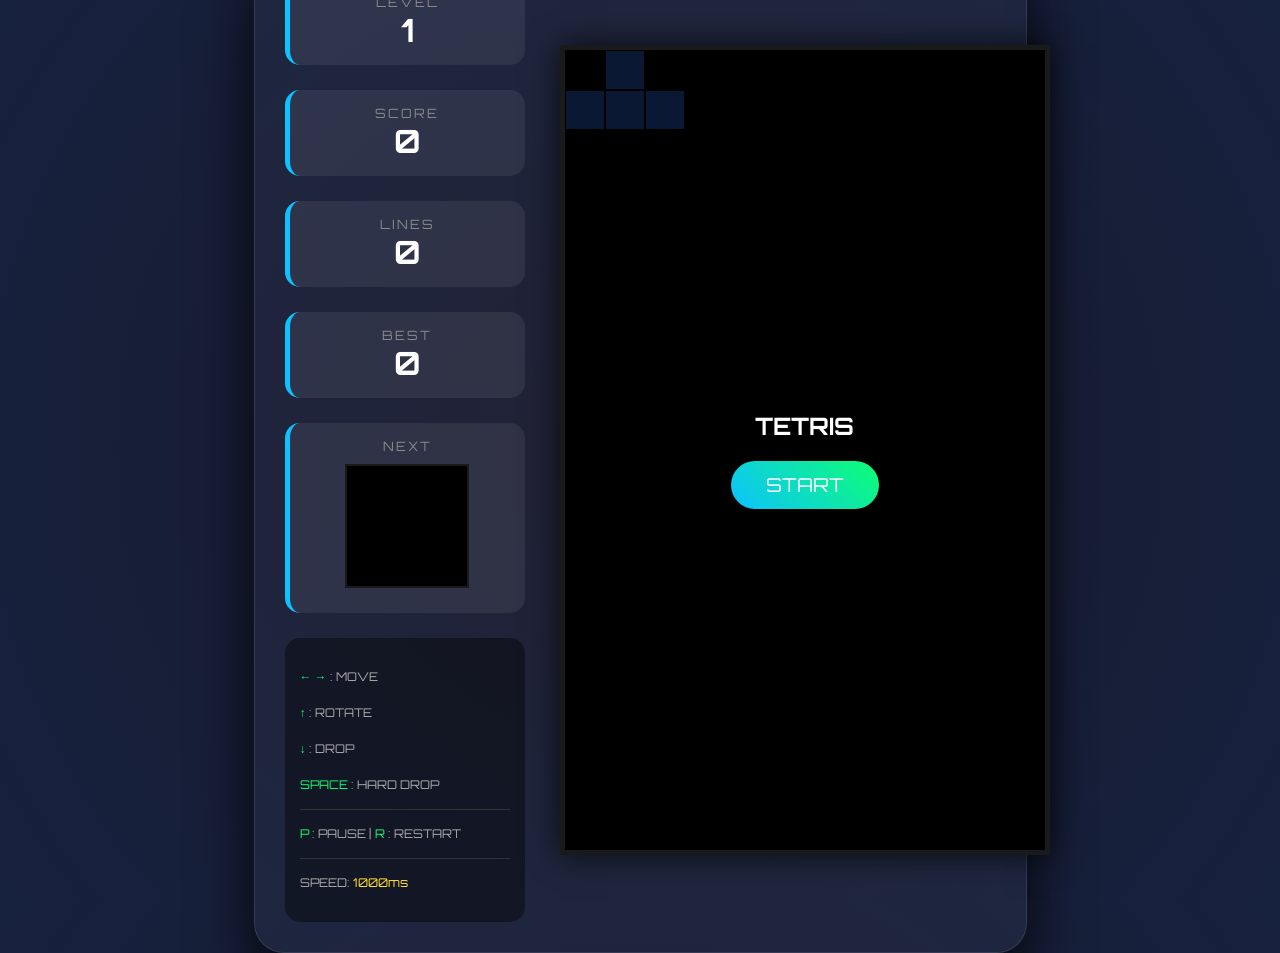
==== index.html @ 2e982960 "feat: Tetris game with 999-level progression, line-clear flash, score popup, dynamic background, spe" ====
<!DOCTYPE html>
<html lang="zh-TW">
<head>
    <meta charset="UTF-8">
    <title>俄羅斯方塊 - Tetris Pro</title>
    <style>
        @import url('https://fonts.googleapis.com/css2?family=Orbitron:wght@400;700&display=swap');

        body {
            background: radial-gradient(circle, #1a1a2e 0%, #16213e 100%);
            color: white;
            margin: 0; padding: 0;
            display: flex; justify-content: center; align-items: center;
            height: 100vh; overflow: hidden; font-family: 'Orbitron', sans-serif;
        }

        #game-wrapper {
            display: flex; flex-direction: row; align-items: center; gap: 40px;
            padding: 30px; background: rgba(255, 255, 255, 0.03);
            border-radius: 30px; box-shadow: 0 30px 60px rgba(0, 0, 0, 0.8);
            border: 1px solid rgba(255, 255, 255, 0.1);
        }

        .sidebar { flex: 0 0 240px; display: flex; flex-direction: column; gap: 25px; }

        #game-container {
            position: relative; width: 480px; height: 800px;
            display: flex; justify-content: center; align-items: center;
        }

        canvas#tetris {
            border: 5px solid rgba(255, 255, 255, 0.1);
            background-color: #000; box-shadow: 0 0 30px rgba(0, 0, 0, 0.7);
        }

        .stat-box {
            background: rgba(255, 255, 255, 0.07); padding: 15px;
            border-radius: 15px; text-align: center; border-left: 5px solid #0DC2FF;
        }

        .stat-box .label { font-size: 0.8rem; color: #888; letter-spacing: 2px; }
        .stat-box .value { font-size: 2rem; font-weight: bold; color: #fff; }
        .stat-box .sub { font-size: 0.75rem; color: #666; margin-top: 2px; }

        #next { background: #000; border: 2px solid rgba(255, 255, 255, 0.1); margin: 10px auto; display: block; width: 120px; height: 120px; }

        .controls-hint {
            margin-top: auto; padding: 15px; background: rgba(0, 0, 0, 0.4);
            border-radius: 15px; font-size: 0.75rem; color: #aaa; line-height: 2;
        }

        @keyframes scoreFloat {
            0% { opacity: 1; transform: translate(-50%, -50%); }
            100% { opacity: 0; transform: translate(-50%, -160%); }
        }
        #score-popup {
            position: absolute; top: 50%; left: 50%; z-index: 30;
            font-size: 2.5rem; font-weight: bold; color: #0DFF72;
            text-shadow: 0 0 20px rgba(13, 255, 114, 0.6);
            pointer-events: none; opacity: 0;
            transform: translate(-50%, -50%);
        }
        #score-popup.active {
            animation: scoreFloat 0.8s ease-out forwards;
        }

        #overlay {
            position: absolute; top: 0; left: 0; width: 100%; height: 100%;
            background: rgba(0, 0, 0, 0.8); display: flex; flex-direction: column;
            align-items: center; justify-content: center; z-index: 20; border-radius: 5px;
        }

        button {
            padding: 12px 35px; font-size: 1.2rem; background: linear-gradient(45deg, #0DC2FF, #0DFF72);
            border: none; color: white; cursor: pointer; border-radius: 30px; font-family: 'Orbitron';
        }

        #game-over { position: absolute; top:0; left:0; width:100%; height:100%; background:rgba(255,0,0,0.4); display:none; flex-direction:column; align-items:center; justify-content:center; z-index:5; }
    </style>
</head>
<body>

    <div id="game-wrapper">
        <div class="sidebar">
            <div class="stat-box level-box"><div class="label">LEVEL</div><div id="level" class="value">1</div></div>
            <div class="stat-box"><div class="label">SCORE</div><div id="score" class="value">0</div></div>
            <div class="stat-box"><div class="label">LINES</div><div id="lines" class="value">0</div></div>
            <div class="stat-box"><div class="label">BEST</div><div id="best" class="value">0</div></div>
            <div class="stat-box"><div class="label">NEXT</div><canvas id="next" width="120" height="120"></canvas></div>
            <div class="controls-hint">
                <p><span style="color:#0DFF72">← →</span> : MOVE</p>
                <p><span style="color:#0DFF72">↑</span> : ROTATE</p>
                <p><span style="color:#0DFF72">↓</span> : DROP</p>
                <p><span style="color:#0DFF72">SPACE</span> : HARD DROP</p>
                <hr style="border: 0; border-top: 1px solid #333;">
                <p><span style="color:#0DFF72">P</span> : PAUSE | <span style="color:#0DFF72">R</span> : RESTART</p>
                <hr style="border: 0; border-top: 1px solid #333;">
                <p>SPEED: <span id="speed-display" style="color:#FFE135">1000ms</span></p>
            </div>
        </div>

        <div id="game-container">
            <canvas id="tetris" width="480" height="800"></canvas>
            <div id="overlay"><h2 id="overlay-title">TETRIS</h2><button onclick="startGame()">START</button></div>
            <div id="game-over"><h2 style="color:#ff4d4d">GAME OVER</h2><p>Score: <span id="final-score">0</span></p><button onclick="resetGame()">RETRY</button></div>
            <div id="score-popup"></div>
        </div>
    </div>

    <script src="game.js"></script>
</body>
</html>
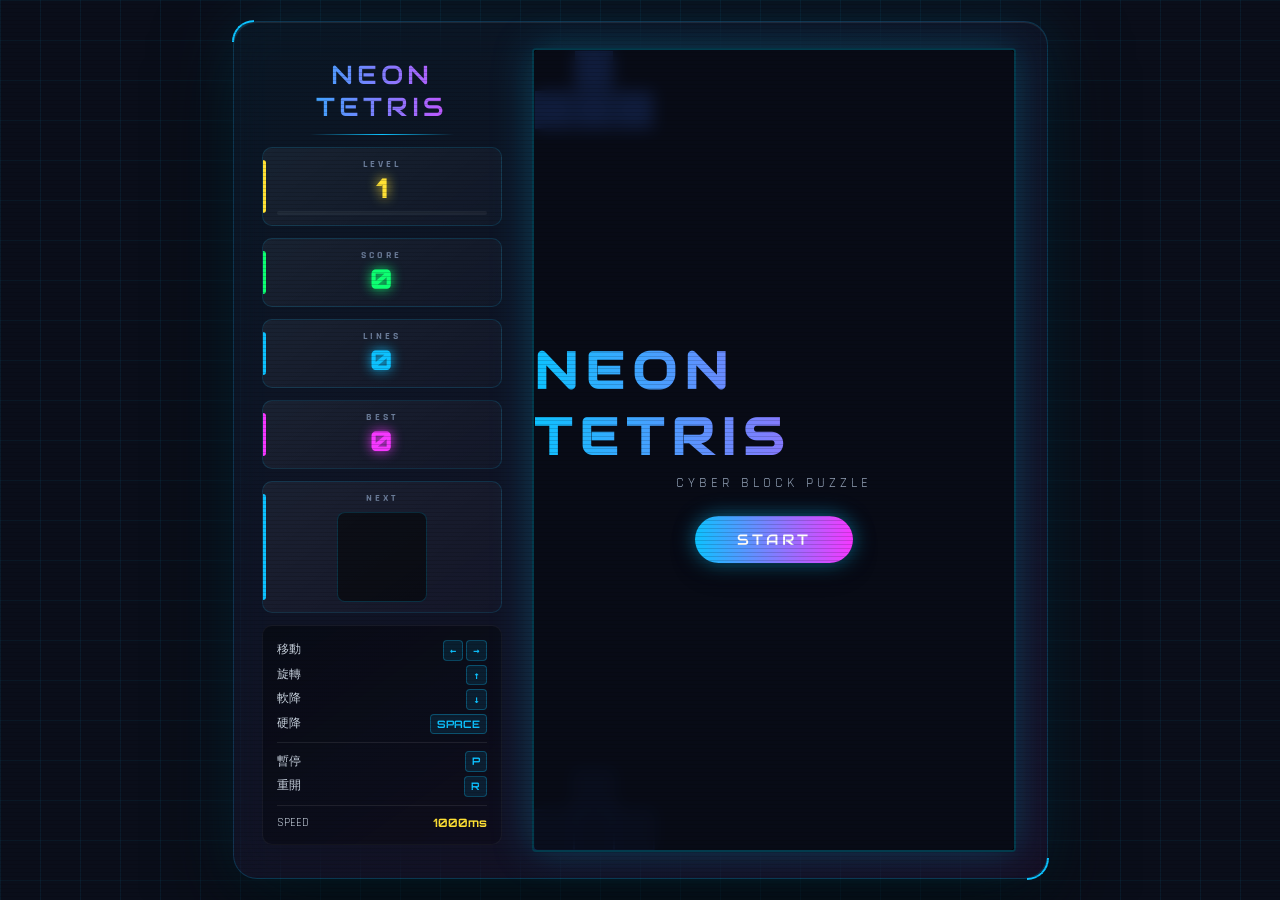
==== commit 46ea8200: "design: full neon arcade overhaul — Audiowide title, grid backdrop, scanlines, ghost piece, level pr" ====
--- a/index.html
+++ b/index.html
@@ -2,111 +2,429 @@
 <html lang="zh-TW">
 <head>
     <meta charset="UTF-8">
-    <title>俄羅斯方塊 - Tetris Pro</title>
+    <meta name="viewport" content="width=device-width, initial-scale=1.0">
+    <title>NEON TETRIS · 賽博方塊</title>
     <style>
-        @import url('https://fonts.googleapis.com/css2?family=Orbitron:wght@400;700&display=swap');
+        @import url('https://fonts.googleapis.com/css2?family=Audiowide&family=Orbitron:wght@400;500;700;900&family=Rajdhani:wght@500;600;700&display=swap');
+
+        :root {
+            --neon-cyan: #0DC2FF;
+            --neon-green: #0DFF72;
+            --neon-magenta: #F538FF;
+            --neon-yellow: #FFE135;
+            --neon-pink: #FF0D72;
+            --neon-orange: #FF8E0D;
+            --bg-deep: #0A0E1A;
+            --grid-line: rgba(13, 194, 255, 0.08);
+        }
+
+        * { box-sizing: border-box; margin: 0; padding: 0; }
 
         body {
-            background: radial-gradient(circle, #1a1a2e 0%, #16213e 100%);
+            background: var(--bg-deep);
             color: white;
-            margin: 0; padding: 0;
+            min-height: 100vh;
             display: flex; justify-content: center; align-items: center;
-            height: 100vh; overflow: hidden; font-family: 'Orbitron', sans-serif;
+            font-family: 'Orbitron', sans-serif;
+            overflow: hidden;
+            position: relative;
+        }
+
+        /* Animated grid backdrop */
+        body::before {
+            content: ''; position: fixed; inset: 0;
+            background-image:
+                linear-gradient(var(--grid-line) 1px, transparent 1px),
+                linear-gradient(90deg, var(--grid-line) 1px, transparent 1px);
+            background-size: 40px 40px;
+            pointer-events: none; z-index: 0;
+            animation: gridPulse 8s ease-in-out infinite;
+        }
+        @keyframes gridPulse {
+            0%, 100% { opacity: 0.4; }
+            50% { opacity: 0.7; }
+        }
+
+        /* Scanline overlay */
+        body::after {
+            content: ''; position: fixed; inset: 0;
+            background: repeating-linear-gradient(
+                0deg, transparent 0px, transparent 3px,
+                rgba(0, 0, 0, 0.15) 3px, rgba(0, 0, 0, 0.15) 4px);
+            pointer-events: none; z-index: 1000;
+            mix-blend-mode: multiply;
         }
 
         #game-wrapper {
-            display: flex; flex-direction: row; align-items: center; gap: 40px;
-            padding: 30px; background: rgba(255, 255, 255, 0.03);
-            border-radius: 30px; box-shadow: 0 30px 60px rgba(0, 0, 0, 0.8);
-            border: 1px solid rgba(255, 255, 255, 0.1);
-        }
-
-        .sidebar { flex: 0 0 240px; display: flex; flex-direction: column; gap: 25px; }
+            position: relative; z-index: 1;
+            display: flex; flex-direction: row; align-items: center; gap: 32px;
+            padding: 28px;
+            background: linear-gradient(145deg, rgba(13, 194, 255, 0.05), rgba(245, 56, 255, 0.05));
+            border-radius: 24px;
+            box-shadow:
+                0 0 60px rgba(13, 194, 255, 0.15),
+                0 30px 80px rgba(0, 0, 0, 0.8),
+                inset 0 1px 0 rgba(255, 255, 255, 0.08);
+            border: 1px solid rgba(13, 194, 255, 0.2);
+            backdrop-filter: blur(20px);
+        }
+
+        #game-wrapper::before, #game-wrapper::after {
+            content: ''; position: absolute; width: 20px; height: 20px;
+            border: 2px solid var(--neon-cyan);
+        }
+        #game-wrapper::before {
+            top: -2px; left: -2px;
+            border-right: none; border-bottom: none;
+            border-top-left-radius: 24px;
+        }
+        #game-wrapper::after {
+            bottom: -2px; right: -2px;
+            border-left: none; border-top: none;
+            border-bottom-right-radius: 24px;
+        }
+
+        .sidebar {
+            flex: 0 0 240px;
+            display: flex; flex-direction: column; gap: 12px;
+        }
+
+        .game-title {
+            font-family: 'Audiowide', cursive;
+            font-size: 1.6rem;
+            background: linear-gradient(90deg, var(--neon-cyan), var(--neon-magenta));
+            -webkit-background-clip: text; background-clip: text;
+            -webkit-text-fill-color: transparent;
+            letter-spacing: 4px;
+            text-align: center;
+            padding: 4px 0 12px 0;
+            position: relative;
+        }
+        .game-title::after {
+            content: ''; position: absolute;
+            bottom: 0; left: 50%; transform: translateX(-50%);
+            width: 60%; height: 1px;
+            background: linear-gradient(90deg, transparent, var(--neon-cyan), transparent);
+        }
+
+        .stat-box {
+            position: relative;
+            background: linear-gradient(145deg, rgba(255, 255, 255, 0.06), rgba(255, 255, 255, 0.02));
+            padding: 10px 14px;
+            border-radius: 10px;
+            text-align: center;
+            border: 1px solid rgba(13, 194, 255, 0.15);
+            overflow: hidden;
+            transition: all 0.2s ease;
+        }
+        .stat-box:hover {
+            border-color: rgba(13, 194, 255, 0.4);
+            box-shadow: 0 0 20px rgba(13, 194, 255, 0.2);
+        }
+        .stat-box::before {
+            content: ''; position: absolute;
+            top: 12px; bottom: 12px; left: 0;
+            width: 3px; border-radius: 0 3px 3px 0;
+            background: var(--neon-cyan);
+        }
+        .stat-box.level-box::before { background: var(--neon-yellow); }
+        .stat-box.score-box::before { background: var(--neon-green); }
+        .stat-box.lines-box::before { background: var(--neon-cyan); }
+        .stat-box.best-box::before { background: var(--neon-magenta); }
+
+        .stat-box .label {
+            font-size: 0.62rem; color: #6B7C99;
+            letter-spacing: 3px; font-weight: 700;
+            font-family: 'Rajdhani', sans-serif;
+        }
+        .stat-box .value {
+            font-size: 1.7rem; font-weight: 900;
+            color: #fff;
+            font-variant-numeric: tabular-nums;
+            text-shadow: 0 0 12px currentColor;
+            margin-top: 1px;
+        }
+        .stat-box.score-box .value { color: var(--neon-green); }
+        .stat-box.level-box .value { color: var(--neon-yellow); }
+        .stat-box.lines-box .value { color: var(--neon-cyan); }
+        .stat-box.best-box .value { color: var(--neon-magenta); }
+
+        .level-progress {
+            margin-top: 6px;
+            height: 4px; background: rgba(255, 255, 255, 0.05);
+            border-radius: 2px; overflow: hidden;
+        }
+        .level-progress-fill {
+            height: 100%; width: 0%;
+            background: linear-gradient(90deg, var(--neon-yellow), var(--neon-orange));
+            box-shadow: 0 0 8px var(--neon-yellow);
+            transition: width 0.3s ease;
+        }
+
+        .next-canvas-wrap {
+            margin: 8px auto 0; width: 90px; height: 90px;
+            background: rgba(0, 0, 0, 0.5);
+            border: 1px solid rgba(13, 194, 255, 0.2);
+            border-radius: 8px;
+            display: flex; align-items: center; justify-content: center;
+        }
+        #next { display: block; }
+
+        .controls-hint {
+            padding: 12px 14px;
+            background: linear-gradient(145deg, rgba(0, 0, 0, 0.4), rgba(0, 0, 0, 0.2));
+            border-radius: 10px;
+            font-size: 0.72rem; color: #94A3B8;
+            font-family: 'Rajdhani', sans-serif;
+            line-height: 1.6;
+            border: 1px solid rgba(255, 255, 255, 0.05);
+        }
+        .ctrl-row {
+            display: flex; justify-content: space-between; align-items: center;
+            padding: 2px 0;
+        }
+        .key {
+            display: inline-block;
+            background: rgba(13, 194, 255, 0.1);
+            border: 1px solid rgba(13, 194, 255, 0.3);
+            border-radius: 4px;
+            padding: 1px 6px;
+            font-family: 'Orbitron', monospace;
+            font-size: 0.65rem;
+            color: var(--neon-cyan);
+            font-weight: 700;
+        }
+        .action { color: #CBD5E1; }
+        .controls-hint hr {
+            border: 0; border-top: 1px solid rgba(255, 255, 255, 0.08);
+            margin: 6px 0;
+        }
+        .speed-readout {
+            display: flex; justify-content: space-between; align-items: center;
+            padding-top: 2px;
+        }
+        .speed-val {
+            color: var(--neon-yellow);
+            font-family: 'Orbitron', monospace;
+            font-weight: 700;
+        }
 
         #game-container {
-            position: relative; width: 480px; height: 800px;
+            position: relative;
+            width: 480px; height: 800px;
             display: flex; justify-content: center; align-items: center;
         }
 
         canvas#tetris {
-            border: 5px solid rgba(255, 255, 255, 0.1);
-            background-color: #000; box-shadow: 0 0 30px rgba(0, 0, 0, 0.7);
-        }
-
-        .stat-box {
-            background: rgba(255, 255, 255, 0.07); padding: 15px;
-            border-radius: 15px; text-align: center; border-left: 5px solid #0DC2FF;
-        }
-
-        .stat-box .label { font-size: 0.8rem; color: #888; letter-spacing: 2px; }
-        .stat-box .value { font-size: 2rem; font-weight: bold; color: #fff; }
-        .stat-box .sub { font-size: 0.75rem; color: #666; margin-top: 2px; }
-
-        #next { background: #000; border: 2px solid rgba(255, 255, 255, 0.1); margin: 10px auto; display: block; width: 120px; height: 120px; }
-
-        .controls-hint {
-            margin-top: auto; padding: 15px; background: rgba(0, 0, 0, 0.4);
-            border-radius: 15px; font-size: 0.75rem; color: #aaa; line-height: 2;
+            border: 2px solid rgba(13, 194, 255, 0.3);
+            background-color: #000;
+            box-shadow:
+                0 0 40px rgba(13, 194, 255, 0.25),
+                inset 0 0 20px rgba(0, 0, 0, 0.5);
+            border-radius: 4px;
         }
 
         @keyframes scoreFloat {
-            0% { opacity: 1; transform: translate(-50%, -50%); }
-            100% { opacity: 0; transform: translate(-50%, -160%); }
+            0%   { opacity: 0; transform: translate(-50%, -30%) scale(0.6); }
+            20%  { opacity: 1; transform: translate(-50%, -50%) scale(1.15); }
+            100% { opacity: 0; transform: translate(-50%, -180%) scale(1); }
         }
         #score-popup {
             position: absolute; top: 50%; left: 50%; z-index: 30;
-            font-size: 2.5rem; font-weight: bold; color: #0DFF72;
-            text-shadow: 0 0 20px rgba(13, 255, 114, 0.6);
+            font-size: 2.8rem; font-weight: 900;
+            color: var(--neon-green);
+            font-family: 'Audiowide', cursive;
+            text-shadow:
+                0 0 10px var(--neon-green),
+                0 0 20px var(--neon-green),
+                0 0 40px var(--neon-green);
             pointer-events: none; opacity: 0;
             transform: translate(-50%, -50%);
         }
-        #score-popup.active {
-            animation: scoreFloat 0.8s ease-out forwards;
-        }
-
-        #overlay {
-            position: absolute; top: 0; left: 0; width: 100%; height: 100%;
-            background: rgba(0, 0, 0, 0.8); display: flex; flex-direction: column;
-            align-items: center; justify-content: center; z-index: 20; border-radius: 5px;
-        }
+        #score-popup.active { animation: scoreFloat 1s ease-out forwards; }
+
+        .overlay-panel {
+            position: absolute; inset: 0;
+            display: flex; flex-direction: column;
+            align-items: center; justify-content: center;
+            z-index: 20; border-radius: 4px;
+            backdrop-filter: blur(8px);
+        }
+        #overlay { background: rgba(10, 14, 26, 0.85); }
+        #overlay h2, #game-over h2 {
+            font-family: 'Audiowide', cursive;
+            font-size: 3.2rem;
+            letter-spacing: 8px;
+            margin-bottom: 4px;
+            background: linear-gradient(90deg, var(--neon-cyan), var(--neon-magenta));
+            -webkit-background-clip: text; background-clip: text;
+            -webkit-text-fill-color: transparent;
+            animation: titleGlow 2s ease-in-out infinite;
+        }
+        @keyframes titleGlow {
+            0%, 100% { filter: brightness(1); }
+            50% { filter: brightness(1.3); }
+        }
+        #game-over h2 {
+            background: linear-gradient(90deg, var(--neon-pink), var(--neon-orange));
+            -webkit-background-clip: text; background-clip: text;
+            -webkit-text-fill-color: transparent;
+            font-size: 2.4rem;
+        }
+        .overlay-sub {
+            font-family: 'Rajdhani', sans-serif;
+            font-size: 0.85rem;
+            color: #94A3B8;
+            letter-spacing: 4px;
+            margin-bottom: 24px;
+            text-transform: uppercase;
+        }
+        .game-over-stats {
+            font-family: 'Rajdhani', sans-serif;
+            color: #CBD5E1;
+            margin: 12px 0 20px 0;
+            font-size: 1rem;
+            line-height: 1.6;
+        }
+        .stat-line {
+            display: flex; justify-content: space-between;
+            gap: 24px; min-width: 200px;
+            padding: 2px 0;
+        }
+        .stat-line .lbl { color: #6B7C99; }
+        .stat-line .val { color: var(--neon-cyan); font-weight: 700; font-family: 'Orbitron', sans-serif; }
+        .stat-line.score .val { color: var(--neon-green); }
+        .stat-line.level .val { color: var(--neon-yellow); }
+        .stat-line.lines .val { color: var(--neon-cyan); }
+
+        .rank-badge {
+            font-family: 'Audiowide', cursive;
+            font-size: 1rem;
+            letter-spacing: 3px;
+            padding: 6px 16px;
+            border-radius: 6px;
+            margin: 4px 0 8px 0;
+            border: 1px solid;
+        }
+        .rank-badge.s { color: var(--neon-cyan); border-color: var(--neon-cyan); box-shadow: 0 0 16px var(--neon-cyan); }
+        .rank-badge.a { color: var(--neon-green); border-color: var(--neon-green); box-shadow: 0 0 16px var(--neon-green); }
+        .rank-badge.b { color: var(--neon-yellow); border-color: var(--neon-yellow); box-shadow: 0 0 16px var(--neon-yellow); }
+        .rank-badge.c { color: #94A3B8; border-color: #94A3B8; }
 
         button {
-            padding: 12px 35px; font-size: 1.2rem; background: linear-gradient(45deg, #0DC2FF, #0DFF72);
-            border: none; color: white; cursor: pointer; border-radius: 30px; font-family: 'Orbitron';
-        }
-
-        #game-over { position: absolute; top:0; left:0; width:100%; height:100%; background:rgba(255,0,0,0.4); display:none; flex-direction:column; align-items:center; justify-content:center; z-index:5; }
+            position: relative;
+            padding: 14px 42px;
+            font-size: 0.95rem;
+            font-family: 'Audiowide', cursive;
+            letter-spacing: 3px;
+            color: #fff;
+            background: linear-gradient(90deg, var(--neon-cyan), var(--neon-magenta));
+            border: none;
+            border-radius: 30px;
+            cursor: pointer;
+            overflow: hidden;
+            box-shadow:
+                0 0 20px rgba(13, 194, 255, 0.5),
+                0 8px 24px rgba(0, 0, 0, 0.4);
+            transition: transform 0.15s ease, box-shadow 0.2s ease;
+            text-transform: uppercase;
+        }
+        button:hover {
+            transform: translateY(-2px);
+            box-shadow:
+                0 0 30px rgba(245, 56, 255, 0.7),
+                0 12px 32px rgba(0, 0, 0, 0.5);
+        }
+        button:active { transform: translateY(0); }
+        button::before {
+            content: ''; position: absolute; inset: 0;
+            background: linear-gradient(90deg, transparent, rgba(255, 255, 255, 0.3), transparent);
+            transform: translateX(-100%);
+            transition: transform 0.5s ease;
+        }
+        button:hover::before { transform: translateX(100%); }
+
+        #game-over { background: rgba(255, 13, 114, 0.12); }
+
+        @media (prefers-reduced-motion: reduce) {
+            *, *::before, *::after {
+                animation-duration: 0.01ms !important;
+                transition-duration: 0.01ms !important;
+            }
+        }
     </style>
 </head>
 <body>
 
     <div id="game-wrapper">
         <div class="sidebar">
-            <div class="stat-box level-box"><div class="label">LEVEL</div><div id="level" class="value">1</div></div>
-            <div class="stat-box"><div class="label">SCORE</div><div id="score" class="value">0</div></div>
-            <div class="stat-box"><div class="label">LINES</div><div id="lines" class="value">0</div></div>
-            <div class="stat-box"><div class="label">BEST</div><div id="best" class="value">0</div></div>
-            <div class="stat-box"><div class="label">NEXT</div><canvas id="next" width="120" height="120"></canvas></div>
+            <div class="game-title">NEON TETRIS</div>
+
+            <div class="stat-box level-box">
+                <div class="label">LEVEL</div>
+                <div id="level" class="value">1</div>
+                <div class="level-progress"><div id="level-progress-fill" class="level-progress-fill"></div></div>
+            </div>
+
+            <div class="stat-box score-box">
+                <div class="label">SCORE</div>
+                <div id="score" class="value">0</div>
+            </div>
+
+            <div class="stat-box lines-box">
+                <div class="label">LINES</div>
+                <div id="lines" class="value">0</div>
+            </div>
+
+            <div class="stat-box best-box">
+                <div class="label">BEST</div>
+                <div id="best" class="value">0</div>
+            </div>
+
+            <div class="stat-box">
+                <div class="label">NEXT</div>
+                <div class="next-canvas-wrap">
+                    <canvas id="next" width="120" height="120"></canvas>
+                </div>
+            </div>
+
             <div class="controls-hint">
-                <p><span style="color:#0DFF72">← →</span> : MOVE</p>
-                <p><span style="color:#0DFF72">↑</span> : ROTATE</p>
-                <p><span style="color:#0DFF72">↓</span> : DROP</p>
-                <p><span style="color:#0DFF72">SPACE</span> : HARD DROP</p>
-                <hr style="border: 0; border-top: 1px solid #333;">
-                <p><span style="color:#0DFF72">P</span> : PAUSE | <span style="color:#0DFF72">R</span> : RESTART</p>
-                <hr style="border: 0; border-top: 1px solid #333;">
-                <p>SPEED: <span id="speed-display" style="color:#FFE135">1000ms</span></p>
+                <div class="ctrl-row"><span class="action">移動</span> <span><span class="key">←</span> <span class="key">→</span></span></div>
+                <div class="ctrl-row"><span class="action">旋轉</span> <span class="key">↑</span></div>
+                <div class="ctrl-row"><span class="action">軟降</span> <span class="key">↓</span></div>
+                <div class="ctrl-row"><span class="action">硬降</span> <span class="key">SPACE</span></div>
+                <hr>
+                <div class="ctrl-row"><span class="action">暫停</span> <span class="key">P</span></div>
+                <div class="ctrl-row"><span class="action">重開</span> <span class="key">R</span></div>
+                <hr>
+                <div class="speed-readout">
+                    <span class="action">SPEED</span>
+                    <span id="speed-display" class="speed-val">1000ms</span>
+                </div>
             </div>
         </div>
 
         <div id="game-container">
             <canvas id="tetris" width="480" height="800"></canvas>
-            <div id="overlay"><h2 id="overlay-title">TETRIS</h2><button onclick="startGame()">START</button></div>
-            <div id="game-over"><h2 style="color:#ff4d4d">GAME OVER</h2><p>Score: <span id="final-score">0</span></p><button onclick="resetGame()">RETRY</button></div>
+            <div id="overlay" class="overlay-panel">
+                <h2 id="overlay-title">NEON TETRIS</h2>
+                <div class="overlay-sub">Cyber Block Puzzle</div>
+                <button onclick="startGame()">START</button>
+            </div>
+            <div id="game-over" class="overlay-panel" style="display:none;">
+                <h2>GAME OVER</h2>
+                <div id="rank-display"></div>
+                <div class="game-over-stats">
+                    <div class="stat-line score"><span class="lbl">SCORE</span><span class="val" id="final-score">0</span></div>
+                    <div class="stat-line level"><span class="lbl">LEVEL</span><span class="val" id="final-level">1</span></div>
+                    <div class="stat-line lines"><span class="lbl">LINES</span><span class="val" id="final-lines">0</span></div>
+                </div>
+                <button onclick="resetGame()">RETRY</button>
+            </div>
             <div id="score-popup"></div>
         </div>
     </div>
 
     <script src="game.js"></script>
 </body>
-</html>+</html>
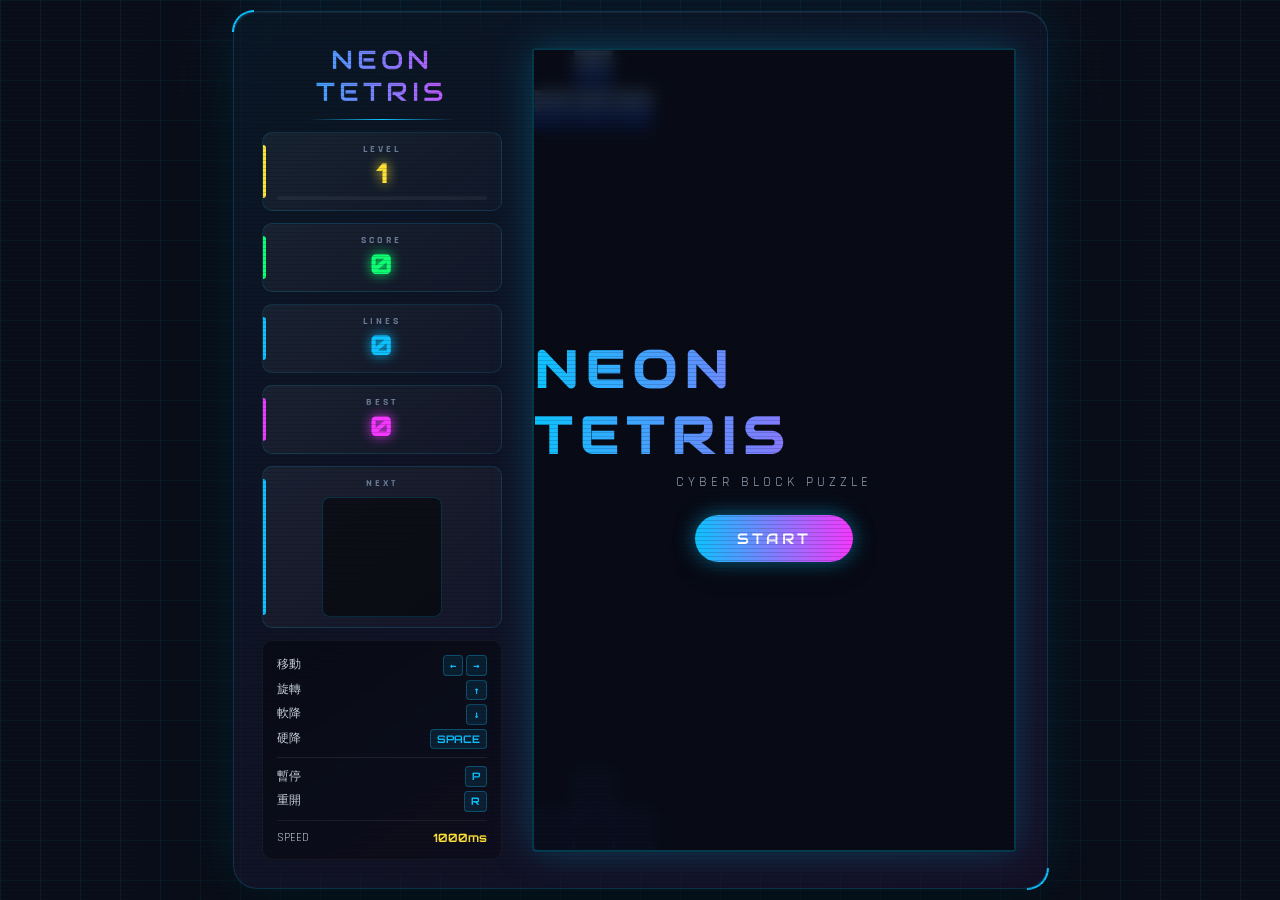
==== commit c4a03436: "fix: NEXT preview wrapper now matches canvas size (120x120) so blocks stay inside frame" ====
--- a/index.html
+++ b/index.html
@@ -162,13 +162,13 @@
         }
 
         .next-canvas-wrap {
-            margin: 8px auto 0; width: 90px; height: 90px;
+            margin: 8px auto 0; width: 120px; height: 120px;
             background: rgba(0, 0, 0, 0.5);
             border: 1px solid rgba(13, 194, 255, 0.2);
             border-radius: 8px;
             display: flex; align-items: center; justify-content: center;
         }
-        #next { display: block; }
+        #next { display: block; width: 120px; height: 120px; }
 
         .controls-hint {
             padding: 12px 14px;
